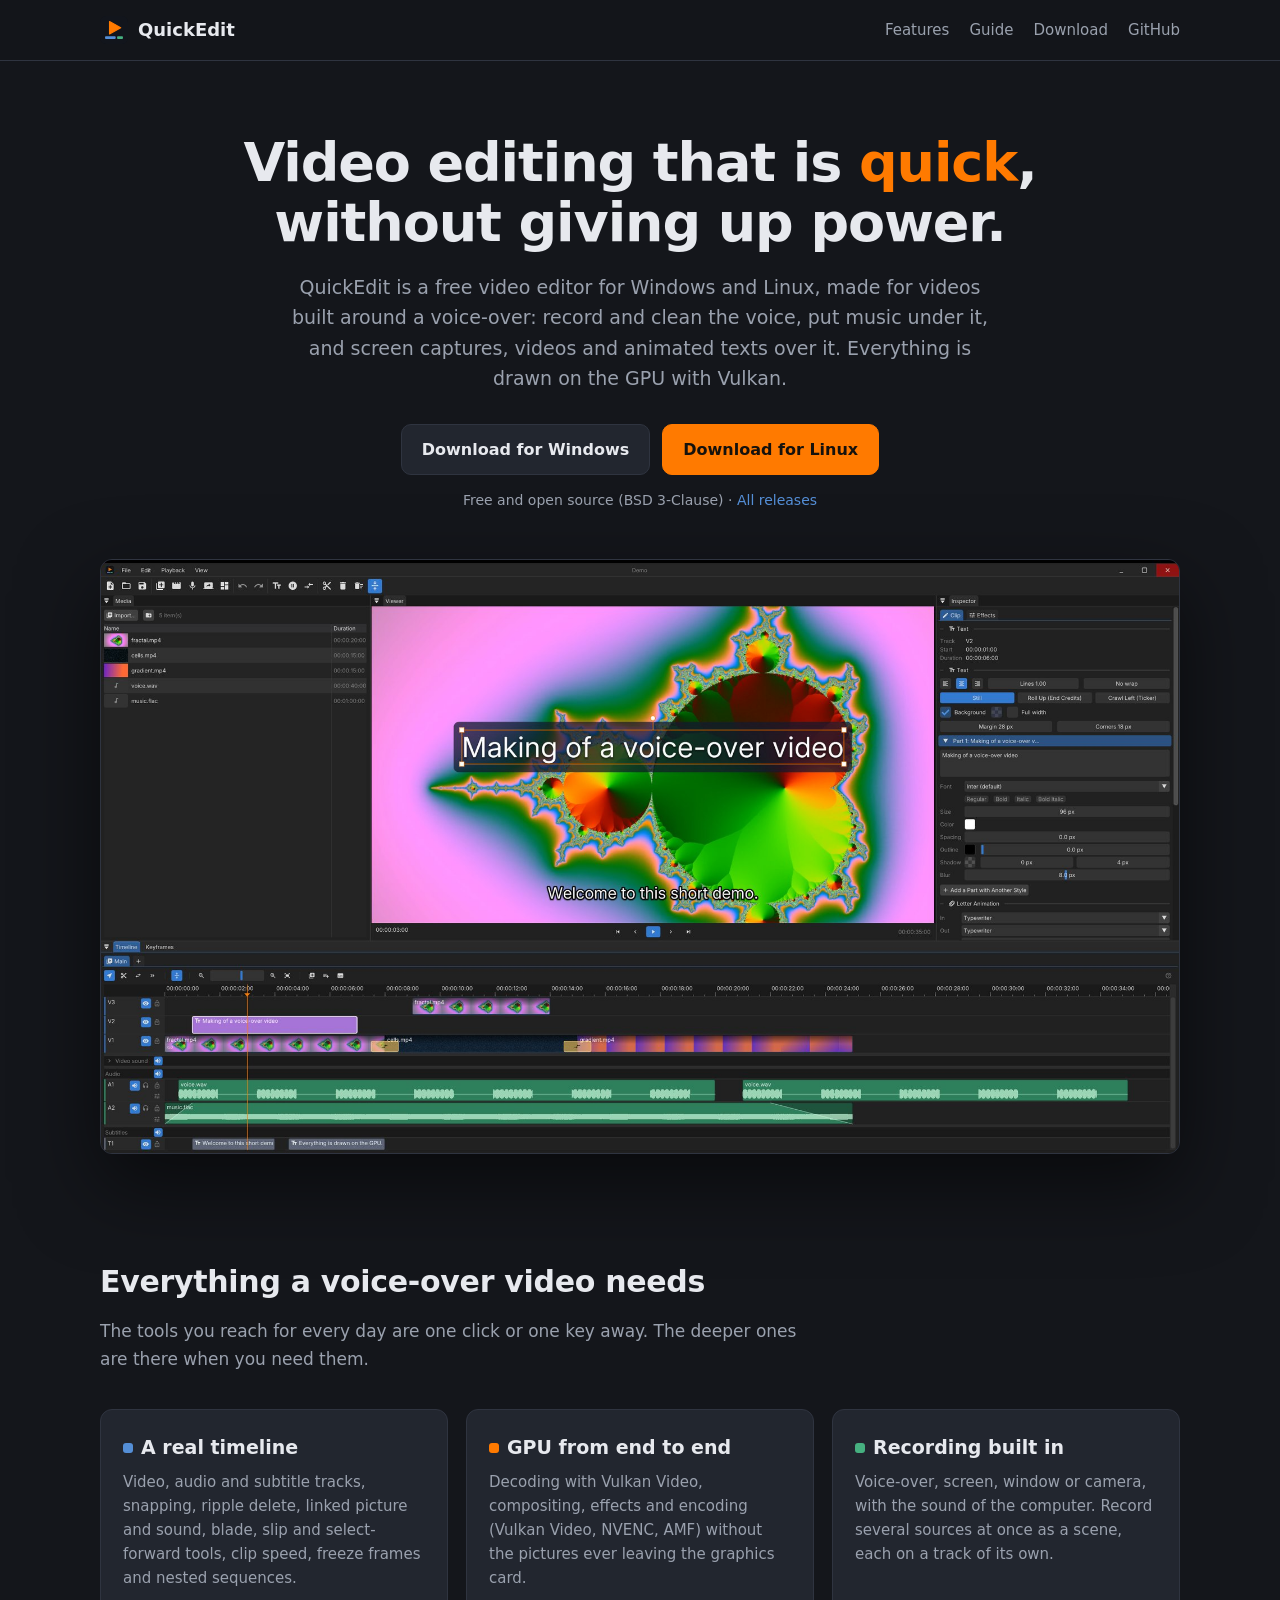
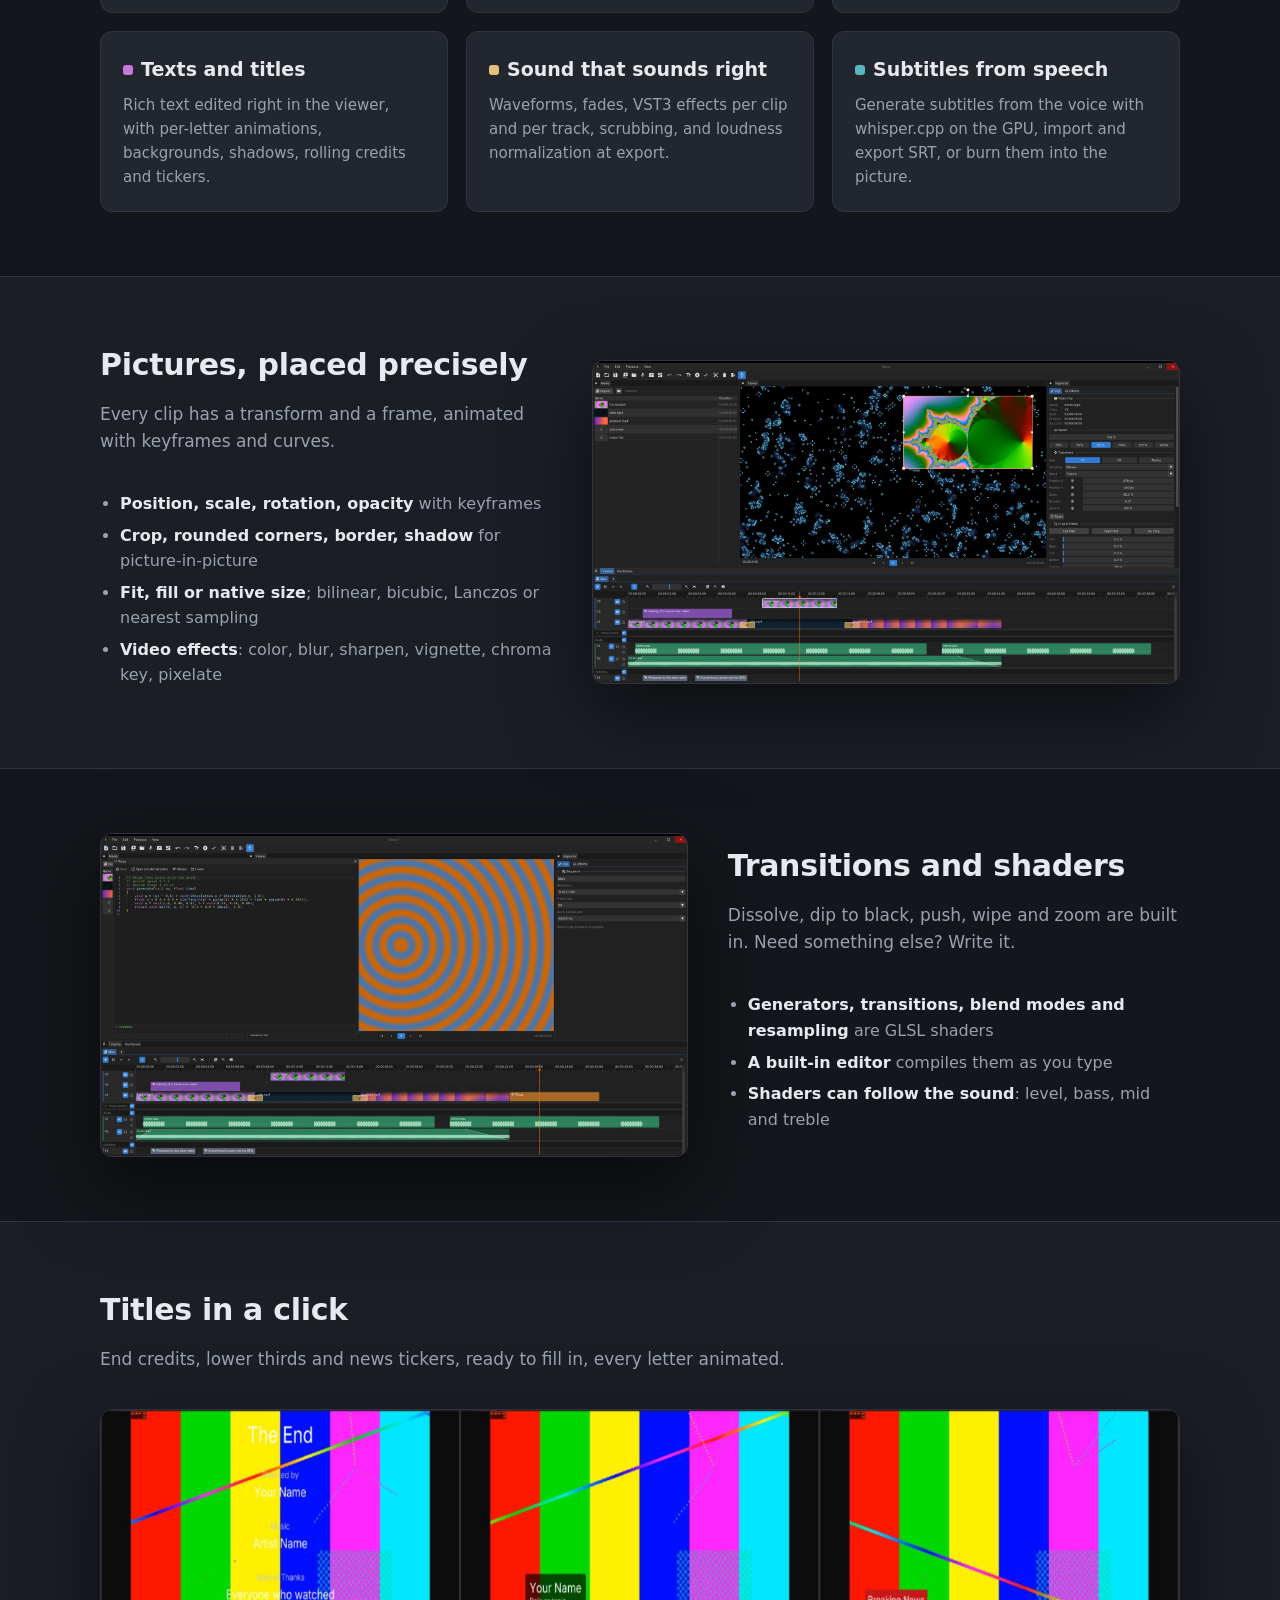
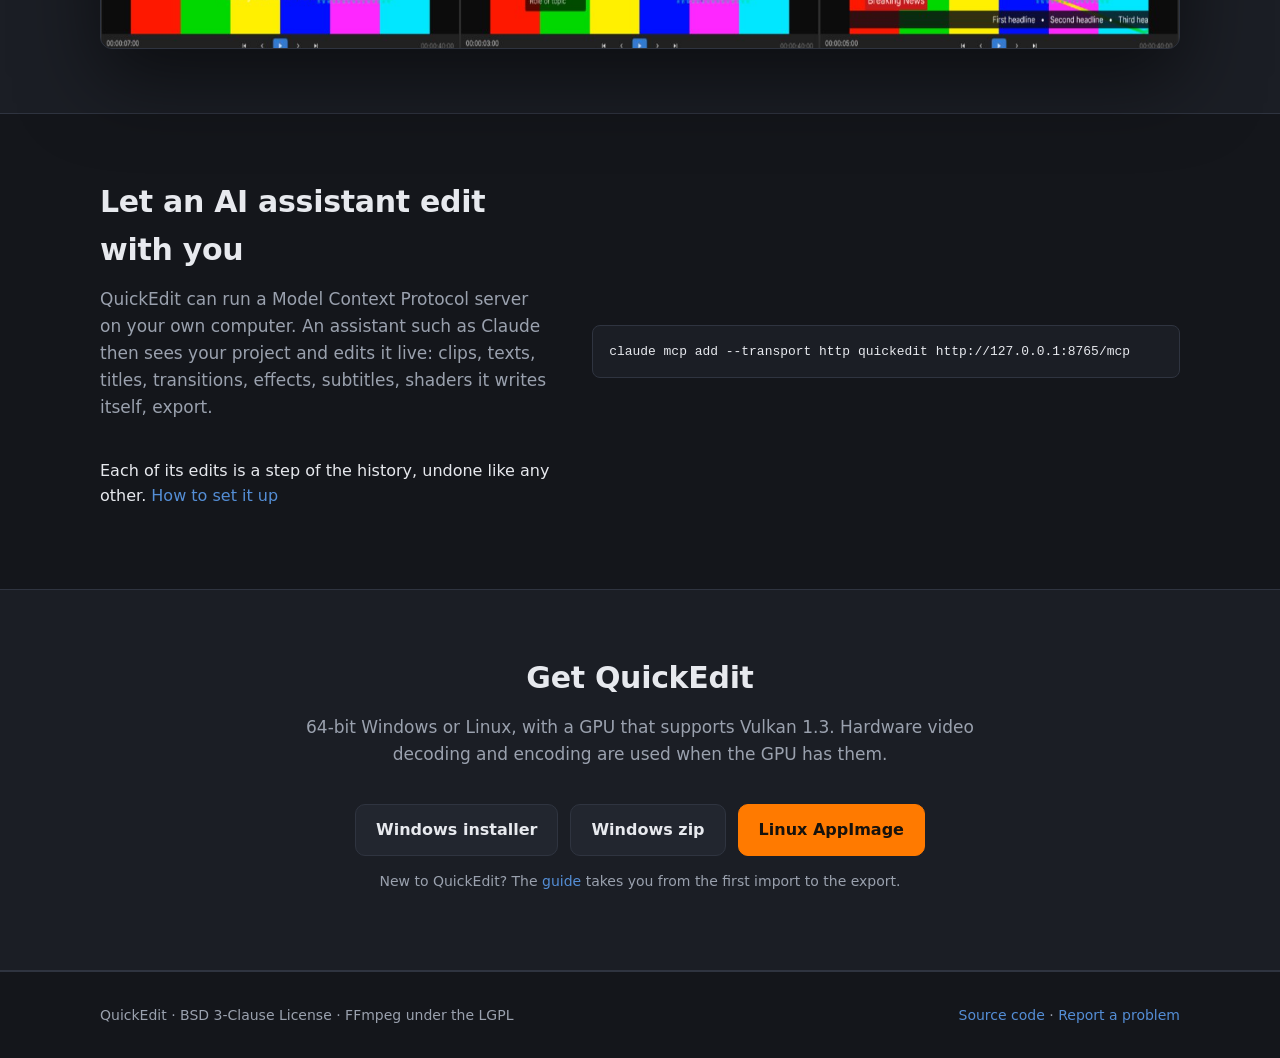
==== site/index.html @ 35a9a12d "Website: landing page and guide, published to GitHub Pages Co-Authored-By: Claude Opus 5.5 <noreply@" ====
<!doctype html>
<html lang="en">
<head>
    <meta charset="utf-8">
    <meta name="viewport" content="width=device-width, initial-scale=1">
    <title>QuickEdit: a simple, powerful video editor</title>
    <meta name="description" content="QuickEdit is a free, open source video editor for Windows and Linux, rendered entirely on the GPU with Vulkan. Record and clean a voice-over, put music under it, screen captures, videos and animated texts over it.">
    <meta property="og:title" content="QuickEdit">
    <meta property="og:description" content="A simple, powerful video editor for Windows and Linux, rendered entirely with Vulkan.">
    <meta property="og:image" content="img/editor.jpg">
    <link rel="icon" href="favicon.svg" type="image/svg+xml">
    <link rel="stylesheet" href="style.css">
</head>
<body>

<header class="top">
    <div class="wrap">
        <a class="brand" href="./"><img src="favicon.svg" alt="">QuickEdit</a>
        <nav class="links">
            <a class="hide-small" href="#features">Features</a>
            <a href="guide.html">Guide</a>
            <a href="#download">Download</a>
            <a href="https://github.com/Zovelik/QuickEdit">GitHub</a>
        </nav>
    </div>
</header>

<main>
    <div class="hero">
        <div class="wrap">
            <h1>Video editing that is <em>quick</em>,<br>without giving up power.</h1>
            <p class="lead">
                QuickEdit is a free video editor for Windows and Linux, made for videos built around a voice-over:
                record and clean the voice, put music under it, and screen captures, videos and animated texts over it.
                Everything is drawn on the GPU with Vulkan.
            </p>
            <div class="buttons">
                <a class="button" data-os="windows" data-asset="-Windows.exe" href="https://github.com/Zovelik/QuickEdit/releases/latest">
                    Download for Windows <span class="size"></span>
                </a>
                <a class="button" data-os="linux" data-asset="-Linux.AppImage" href="https://github.com/Zovelik/QuickEdit/releases/latest">
                    Download for Linux <span class="size"></span>
                </a>
            </div>
            <p class="note">
                <span data-version hidden></span>Free and open source (BSD 3-Clause) &middot;
                <a href="https://github.com/Zovelik/QuickEdit/releases">All releases</a>
            </p>
            <div class="shot"><img src="img/editor.jpg" width="1920" height="1056" alt="The QuickEdit window: media list, viewer with an animated title, inspector and a timeline with video, voice, music and subtitle tracks"></div>
        </div>
    </div>

    <section id="features">
        <div class="wrap">
            <h2>Everything a voice-over video needs</h2>
            <p class="section-lead">The tools you reach for every day are one click or one key away. The deeper ones are there when you need them.</p>
            <div class="grid">
                <div class="card">
                    <h3><span class="dot" style="background:var(--blue)"></span>A real timeline</h3>
                    <p>Video, audio and subtitle tracks, snapping, ripple delete, linked picture and sound, blade, slip and select-forward tools, clip speed, freeze frames and nested sequences.</p>
                </div>
                <div class="card">
                    <h3><span class="dot" style="background:var(--orange)"></span>GPU from end to end</h3>
                    <p>Decoding with Vulkan Video, compositing, effects and encoding (Vulkan Video, NVENC, AMF) without the pictures ever leaving the graphics card.</p>
                </div>
                <div class="card">
                    <h3><span class="dot" style="background:var(--green)"></span>Recording built in</h3>
                    <p>Voice-over, screen, window or camera, with the sound of the computer. Record several sources at once as a scene, each on a track of its own.</p>
                </div>
                <div class="card">
                    <h3><span class="dot" style="background:#c678dd"></span>Texts and titles</h3>
                    <p>Rich text edited right in the viewer, with per-letter animations, backgrounds, shadows, rolling credits and tickers.</p>
                </div>
                <div class="card">
                    <h3><span class="dot" style="background:#e5c07b"></span>Sound that sounds right</h3>
                    <p>Waveforms, fades, VST3 effects per clip and per track, scrubbing, and loudness normalization at export.</p>
                </div>
                <div class="card">
                    <h3><span class="dot" style="background:#56b6c2"></span>Subtitles from speech</h3>
                    <p>Generate subtitles from the voice with whisper.cpp on the GPU, import and export SRT, or burn them into the picture.</p>
                </div>
            </div>
        </div>
    </section>

    <section class="alt">
        <div class="wrap split">
            <div>
                <h2>Pictures, placed precisely</h2>
                <p class="section-lead">Every clip has a transform and a frame, animated with keyframes and curves.</p>
                <ul>
                    <li><strong>Position, scale, rotation, opacity</strong> with keyframes</li>
                    <li><strong>Crop, rounded corners, border, shadow</strong> for picture-in-picture</li>
                    <li><strong>Fit, fill or native size</strong>; bilinear, bicubic, Lanczos or nearest sampling</li>
                    <li><strong>Video effects</strong>: color, blur, sharpen, vignette, chroma key, pixelate</li>
                </ul>
            </div>
            <figure class="shot"><img src="img/picture-in-picture.jpg" width="1920" height="1056" alt="A picture-in-picture clip with rounded corners selected, its transform shown in the inspector" loading="lazy"></figure>
        </div>
    </section>

    <section>
        <div class="wrap split reverse">
            <div>
                <h2>Transitions and shaders</h2>
                <p class="section-lead">Dissolve, dip to black, push, wipe and zoom are built in. Need something else? Write it.</p>
                <ul>
                    <li><strong>Generators, transitions, blend modes and resampling</strong> are GLSL shaders</li>
                    <li><strong>A built-in editor</strong> compiles them as you type</li>
                    <li><strong>Shaders can follow the sound</strong>: level, bass, mid and treble</li>
                </ul>
            </div>
            <figure class="shot"><img src="img/shaders.jpg" width="1920" height="1056" alt="The shader editor next to the viewer, showing the rings drawn by the generator shader being edited" loading="lazy"></figure>
        </div>
    </section>

    <section class="alt">
        <div class="wrap">
            <h2>Titles in a click</h2>
            <p class="section-lead">End credits, lower thirds and news tickers, ready to fill in, every letter animated.</p>
            <figure class="shot"><img src="img/titles.jpg" width="1500" height="330" alt="Three title templates: rolling end credits, a lower third and a breaking-news ticker" loading="lazy"></figure>
        </div>
    </section>

    <section>
        <div class="wrap split">
            <div>
                <h2>Let an AI assistant edit with you</h2>
                <p class="section-lead">
                    QuickEdit can run a Model Context Protocol server on your own computer. An assistant such as Claude
                    then sees your project and edits it live: clips, texts, titles, transitions, effects, subtitles, shaders it writes itself, export.
                </p>
                <p>Each of its edits is a step of the history, undone like any other. <a href="guide.html#ai">How to set it up</a></p>
            </div>
            <pre><code>claude mcp add --transport http quickedit http://127.0.0.1:8765/mcp</code></pre>
        </div>
    </section>

    <section class="alt" id="download">
        <div class="wrap" style="text-align:center">
            <h2>Get QuickEdit</h2>
            <p class="section-lead" style="margin-left:auto;margin-right:auto">
                64-bit Windows or Linux, with a GPU that supports Vulkan 1.3.
                Hardware video decoding and encoding are used when the GPU has them.
            </p>
            <div class="buttons">
                <a class="button" data-os="windows" data-asset="-Windows.exe" href="https://github.com/Zovelik/QuickEdit/releases/latest">Windows installer <span class="size"></span></a>
                <a class="button" data-asset="-Windows.zip" href="https://github.com/Zovelik/QuickEdit/releases/latest">Windows zip <span class="size"></span></a>
                <a class="button" data-os="linux" data-asset="-Linux.AppImage" href="https://github.com/Zovelik/QuickEdit/releases/latest">Linux AppImage <span class="size"></span></a>
            </div>
            <p class="note">New to QuickEdit? The <a href="guide.html">guide</a> takes you from the first import to the export.</p>
        </div>
    </section>
</main>

<footer>
    <div class="wrap">
        <span>QuickEdit &middot; BSD 3-Clause License &middot; FFmpeg under the LGPL</span>
        <span><a href="https://github.com/Zovelik/QuickEdit">Source code</a> &middot; <a href="https://github.com/Zovelik/QuickEdit/issues">Report a problem</a></span>
    </div>
</footer>

<script src="download.js"></script>
</body>
</html>
---- site/style.css ----
:root {
    --bg: #14161b;
    --bg-2: #1b1e25;
    --panel: #22262f;
    --line: #2f3440;
    --text: #e7e9ee;
    --muted: #9aa1ae;
    --orange: #ff7a00;
    --blue: #548ed6;
    --green: #46b080;
    --radius: 12px;
    --width: 1120px;
    color-scheme: dark;
}

* { box-sizing: border-box; }

html { scroll-behavior: smooth; }

body {
    margin: 0;
    background: var(--bg);
    color: var(--text);
    font: 16px/1.6 "Inter", system-ui, -apple-system, "Segoe UI", Roboto, sans-serif;
    -webkit-font-smoothing: antialiased;
}

a { color: var(--blue); text-decoration: none; }
a:hover { text-decoration: underline; }

img { max-width: 100%; height: auto; display: block; }

code, kbd, pre { font-family: ui-monospace, "Cascadia Code", Consolas, monospace; font-size: 0.9em; }
code { background: var(--panel); padding: 0.1em 0.4em; border-radius: 4px; }
pre { background: var(--bg-2); border: 1px solid var(--line); border-radius: 8px; padding: 14px 16px; overflow-x: auto; }
pre code { background: none; padding: 0; }
kbd {
    display: inline-block; min-width: 1.6em; padding: 0.05em 0.45em; text-align: center;
    background: var(--panel); border: 1px solid var(--line); border-bottom-width: 2px; border-radius: 5px;
}

.wrap { max-width: var(--width); margin: 0 auto; padding: 0 20px; }

/* Header */

header.top {
    position: sticky; top: 0; z-index: 10;
    background: rgba(20, 22, 27, 0.88); backdrop-filter: blur(10px);
    border-bottom: 1px solid var(--line);
}
header.top .wrap { display: flex; align-items: center; gap: 24px; height: 60px; }
.brand { display: flex; align-items: center; gap: 10px; color: var(--text); font-weight: 700; font-size: 18px; }
.brand:hover { text-decoration: none; }
.brand img { width: 28px; height: 28px; }
nav.links { display: flex; gap: 20px; margin-left: auto; }
nav.links a { color: var(--muted); font-size: 15px; }
nav.links a:hover, nav.links a.current { color: var(--text); text-decoration: none; }

/* Hero */

.hero { padding: 72px 0 40px; text-align: center; }
.hero h1 { font-size: clamp(34px, 5vw, 54px); line-height: 1.12; margin: 0 0 18px; letter-spacing: -0.02em; }
.hero h1 em { font-style: normal; color: var(--orange); }
.hero p.lead { font-size: 19px; color: var(--muted); max-width: 720px; margin: 0 auto 30px; }
.hero .shot { margin-top: 48px; }

.buttons { display: flex; flex-wrap: wrap; justify-content: center; gap: 12px; }
.button {
    display: inline-flex; align-items: center; gap: 10px;
    padding: 12px 20px; border-radius: 10px; font-weight: 600;
    background: var(--panel); color: var(--text); border: 1px solid var(--line);
}
.button:hover { text-decoration: none; border-color: #48505f; }
.button.primary { background: var(--orange); border-color: var(--orange); color: #16120d; }
.button.primary:hover { background: #ff8c24; }
.button .size { font-weight: 400; opacity: 0.75; font-size: 14px; }
.button .size:empty { display: none; }
.note { color: var(--muted); font-size: 14px; margin-top: 14px; }

.shot {
    border-radius: var(--radius); overflow: hidden; border: 1px solid var(--line);
    box-shadow: 0 30px 80px rgba(0, 0, 0, 0.55);
}

/* Sections */

section { padding: 64px 0; }
section.alt { background: var(--bg-2); border-top: 1px solid var(--line); border-bottom: 1px solid var(--line); }
h2 { font-size: 30px; margin: 0 0 12px; letter-spacing: -0.01em; }
h3 { font-size: 19px; margin: 0 0 8px; }
.section-lead { color: var(--muted); max-width: 720px; margin: 0 0 36px; font-size: 17px; }

.grid { display: grid; grid-template-columns: repeat(auto-fill, minmax(300px, 1fr)); gap: 18px; }
.card { background: var(--panel); border: 1px solid var(--line); border-radius: var(--radius); padding: 22px; }
.card p { margin: 0; color: var(--muted); font-size: 15px; }
.card .dot { width: 10px; height: 10px; border-radius: 3px; display: inline-block; margin-right: 8px; vertical-align: 1px; }

.split { display: grid; grid-template-columns: 1fr 1.3fr; gap: 40px; align-items: center; }
.split.reverse { grid-template-columns: 1.3fr 1fr; }
.split.reverse > :first-child { order: 2; }
.split ul { padding-left: 20px; color: var(--muted); }
.split li { margin: 6px 0; }
.split li strong { color: var(--text); }

figure { margin: 0; }
figcaption { color: var(--muted); font-size: 14px; margin-top: 10px; text-align: center; }

/* Guide */

.guide { display: grid; grid-template-columns: 220px 1fr; gap: 48px; padding-top: 40px; padding-bottom: 80px; }
.guide aside { position: sticky; top: 84px; align-self: start; font-size: 15px; }
.guide aside ol { list-style: none; padding: 0; margin: 0; border-left: 1px solid var(--line); }
.guide aside a { display: block; padding: 5px 0 5px 16px; color: var(--muted); }
.guide aside a:hover { color: var(--text); text-decoration: none; }
.guide article { min-width: 0; }
.guide article h1 { font-size: 38px; margin: 0 0 10px; }
.guide article h2 { margin-top: 56px; padding-top: 8px; scroll-margin-top: 76px; }
.guide article h3 { margin-top: 28px; }
.guide article p, .guide article li { color: #cfd3db; }
.guide article figure { margin: 24px 0; }
.guide article .shot { box-shadow: 0 16px 40px rgba(0, 0, 0, 0.45); }

table { border-collapse: collapse; width: 100%; font-size: 15px; }
th, td { text-align: left; padding: 8px 12px; border-bottom: 1px solid var(--line); }
th { color: var(--muted); font-weight: 600; }

.tip { background: rgba(84, 142, 214, 0.1); border: 1px solid rgba(84, 142, 214, 0.35); border-radius: 10px; padding: 12px 16px; margin: 20px 0; }
.tip p { margin: 0; }

ol.steps { counter-reset: step; list-style: none; padding: 0; }
ol.steps > li { counter-increment: step; position: relative; padding-left: 44px; margin: 14px 0; }
ol.steps > li::before {
    content: counter(step); position: absolute; left: 0; top: 0;
    width: 28px; height: 28px; border-radius: 50%; background: var(--panel); border: 1px solid var(--line);
    display: grid; place-items: center; font-size: 14px; font-weight: 700; color: var(--orange);
}

/* Footer */

footer { border-top: 1px solid var(--line); padding: 32px 0; color: var(--muted); font-size: 14px; }
footer .wrap { display: flex; flex-wrap: wrap; gap: 12px 24px; justify-content: space-between; }

@media (max-width: 820px) {
    nav.links { gap: 14px; }
    nav.links .hide-small { display: none; }
    .split, .split.reverse { grid-template-columns: 1fr; gap: 24px; }
    .split.reverse > :first-child { order: 0; }
    .guide { grid-template-columns: 1fr; gap: 0; }
    .guide aside { display: none; }
    section { padding: 48px 0; }
    .hero { padding-top: 48px; }
}
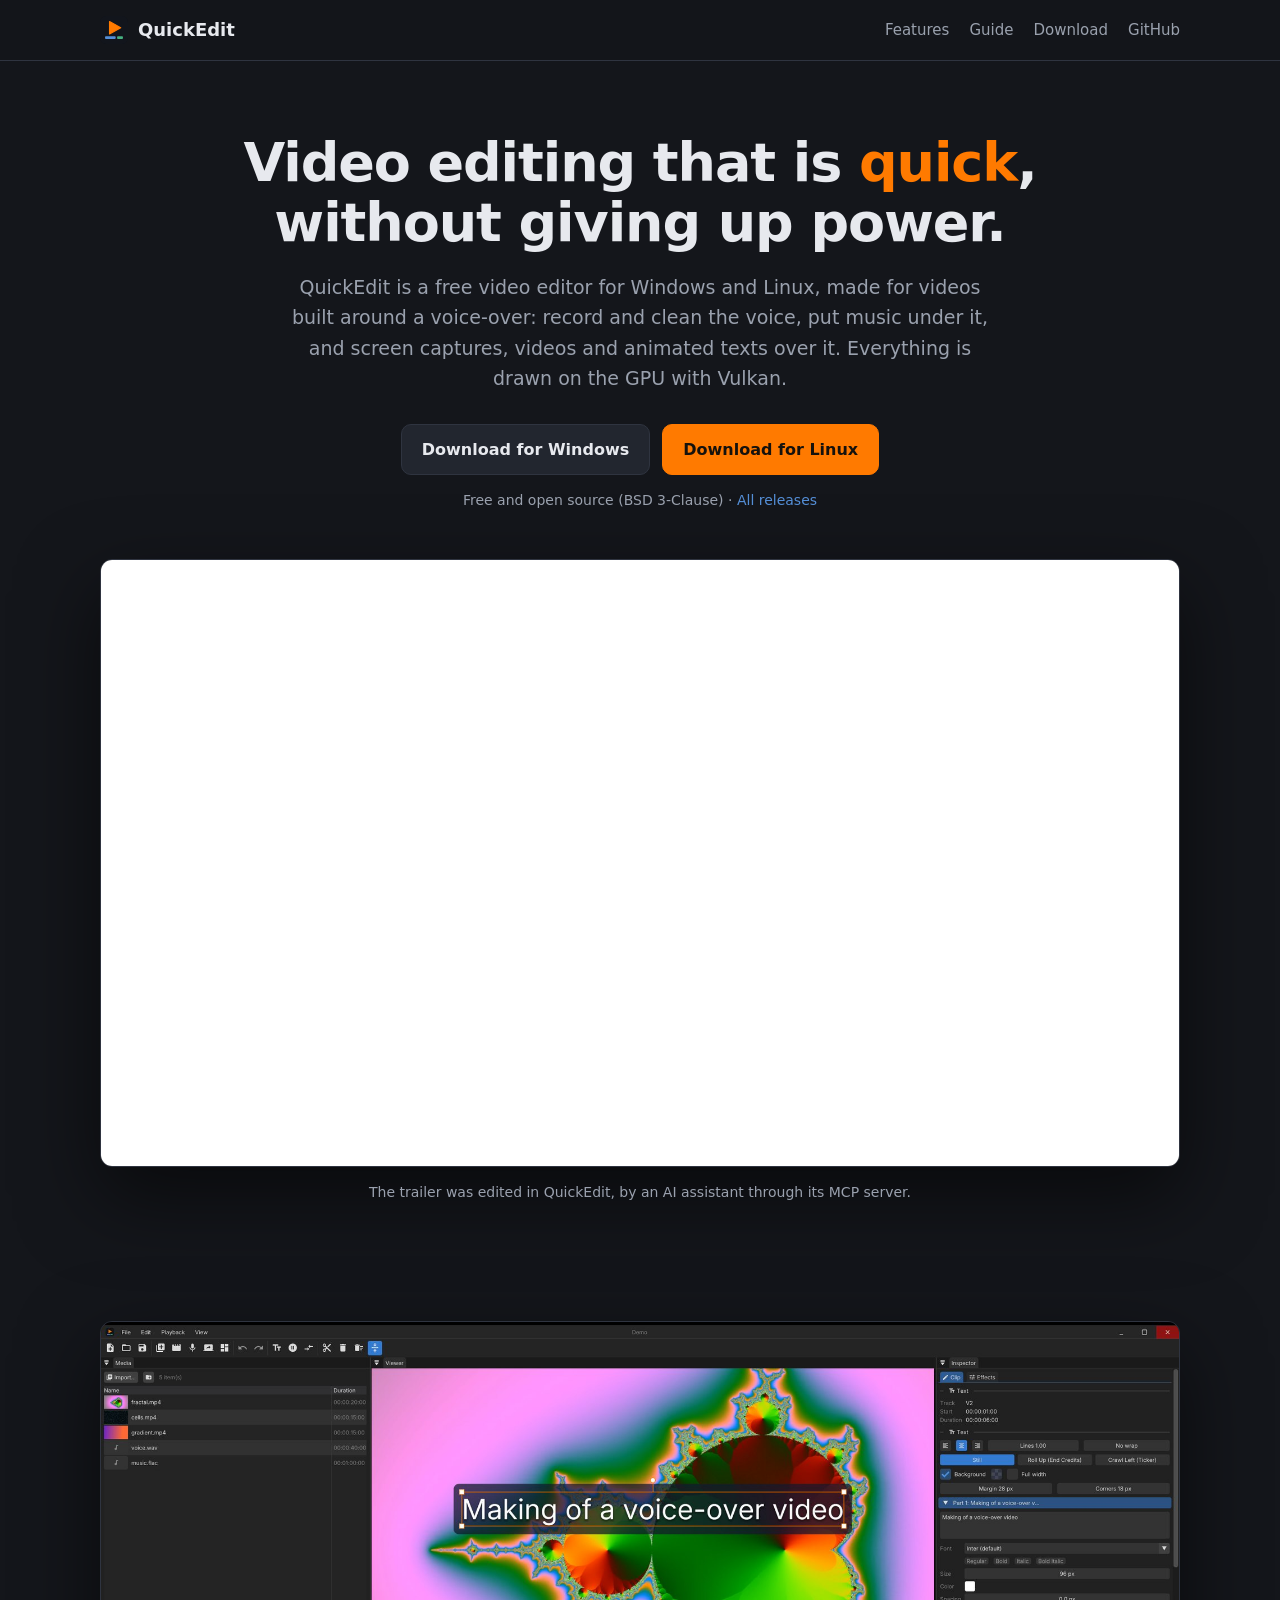
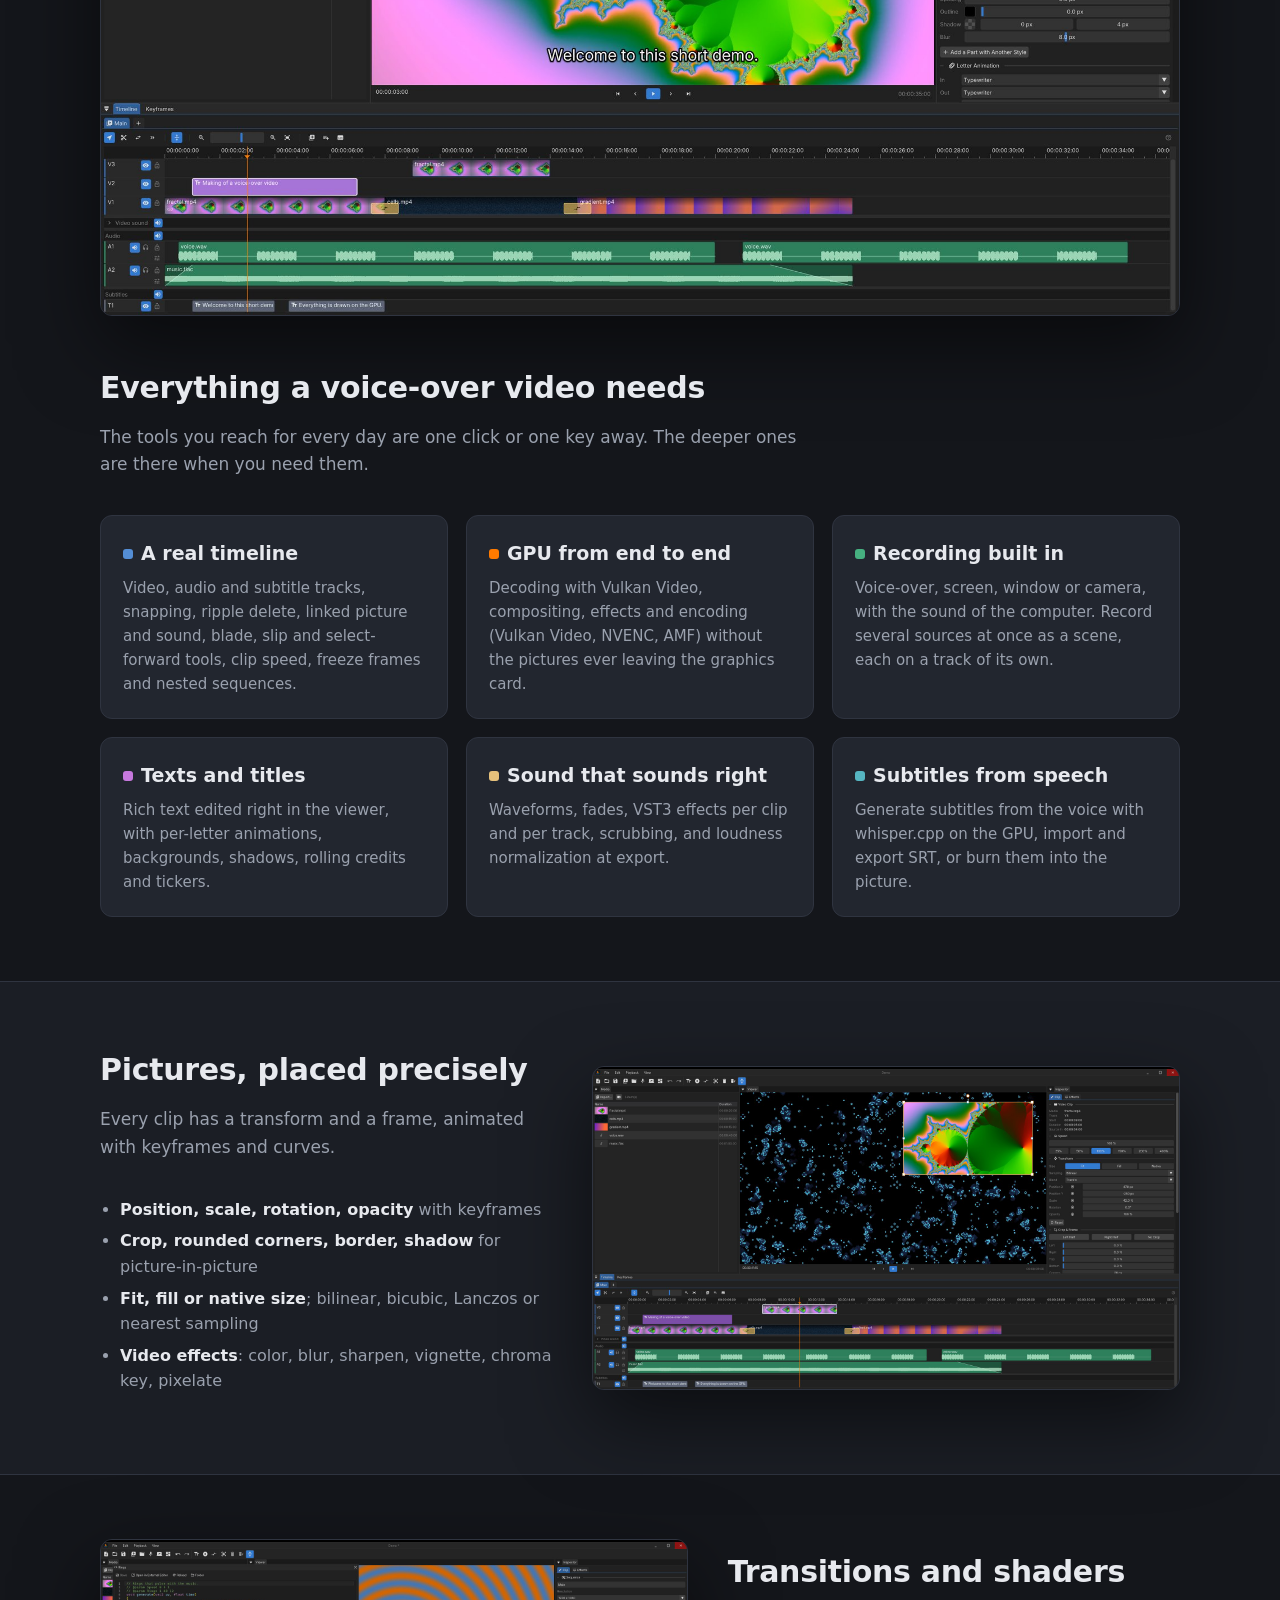
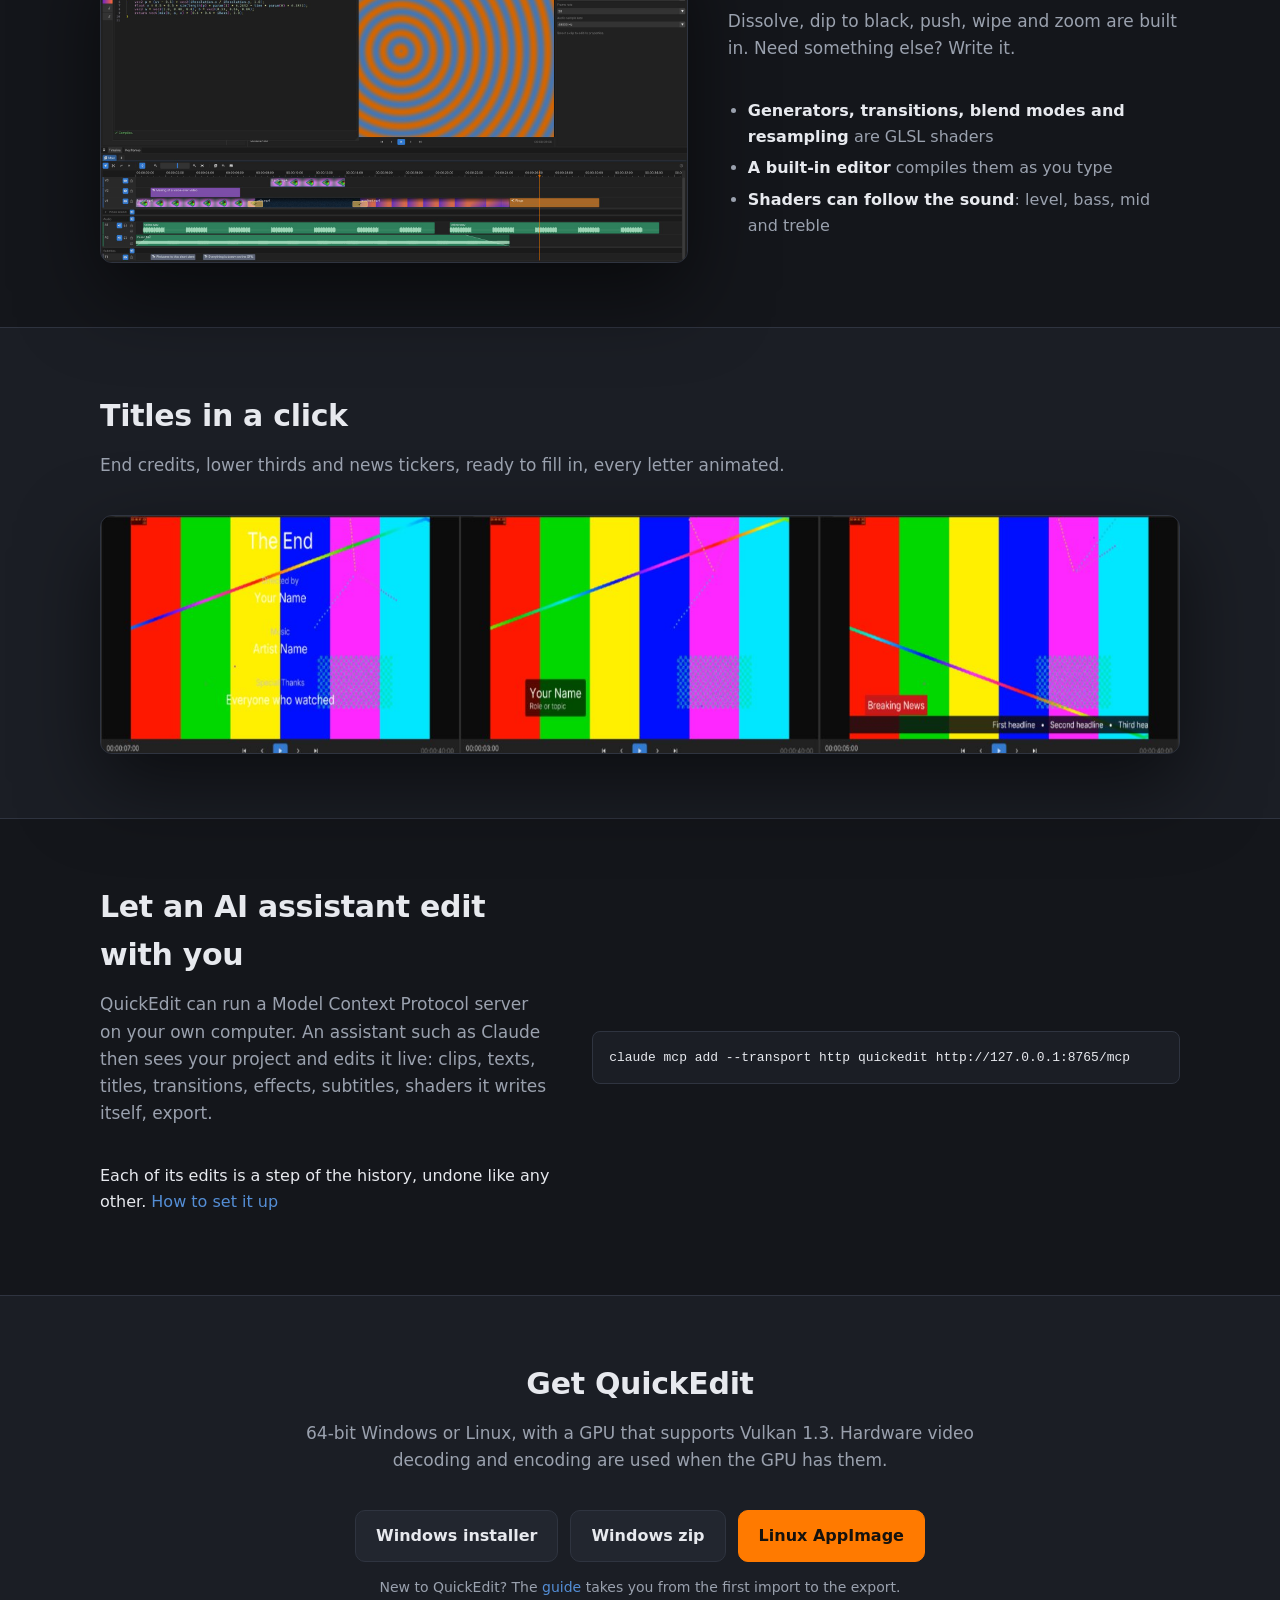
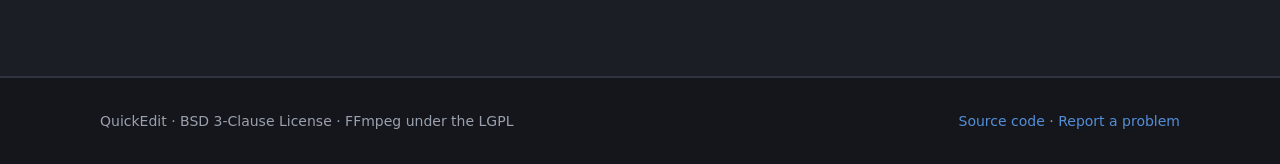
==== commit b529a79d: "Website and README: the trailer Co-Authored-By: Claude Opus 5.5 <noreply@anthropic.com>" ====
--- a/site/index.html
+++ b/site/index.html
@@ -46,12 +46,18 @@
                 <span data-version hidden></span>Free and open source (BSD 3-Clause) &middot;
                 <a href="https://github.com/Zovelik/QuickEdit/releases">All releases</a>
             </p>
-            <div class="shot"><img src="img/editor.jpg" width="1920" height="1056" alt="The QuickEdit window: media list, viewer with an animated title, inspector and a timeline with video, voice, music and subtitle tracks"></div>
+            <div class="shot video">
+                <iframe src="https://www.youtube-nocookie.com/embed/0W9y1w-8a5k" title="QuickEdit trailer" loading="lazy"
+                    allow="accelerometer; autoplay; clipboard-write; encrypted-media; gyroscope; picture-in-picture; web-share"
+                    referrerpolicy="strict-origin-when-cross-origin" allowfullscreen></iframe>
+            </div>
+            <p class="note">The trailer was edited in QuickEdit, by an AI assistant through its MCP server.</p>
         </div>
     </div>
 
     <section id="features">
         <div class="wrap">
+            <div class="shot screenshot"><img src="img/editor.jpg" width="1920" height="1056" alt="The QuickEdit window: media list, viewer with an animated title, inspector and a timeline with video, voice, music and subtitle tracks"></div>
             <h2>Everything a voice-over video needs</h2>
             <p class="section-lead">The tools you reach for every day are one click or one key away. The deeper ones are there when you need them.</p>
             <div class="grid">
--- a/site/style.css
+++ b/site/style.css
@@ -63,6 +63,9 @@
 .hero h1 em { font-style: normal; color: var(--orange); }
 .hero p.lead { font-size: 19px; color: var(--muted); max-width: 720px; margin: 0 auto 30px; }
 .hero .shot { margin-top: 48px; }
+.shot.video { aspect-ratio: 16 / 9; background: #000; }
+.shot.video iframe { display: block; width: 100%; height: 100%; border: 0; }
+.shot.screenshot { margin-bottom: 48px; }
 
 .buttons { display: flex; flex-wrap: wrap; justify-content: center; gap: 12px; }
 .button {
